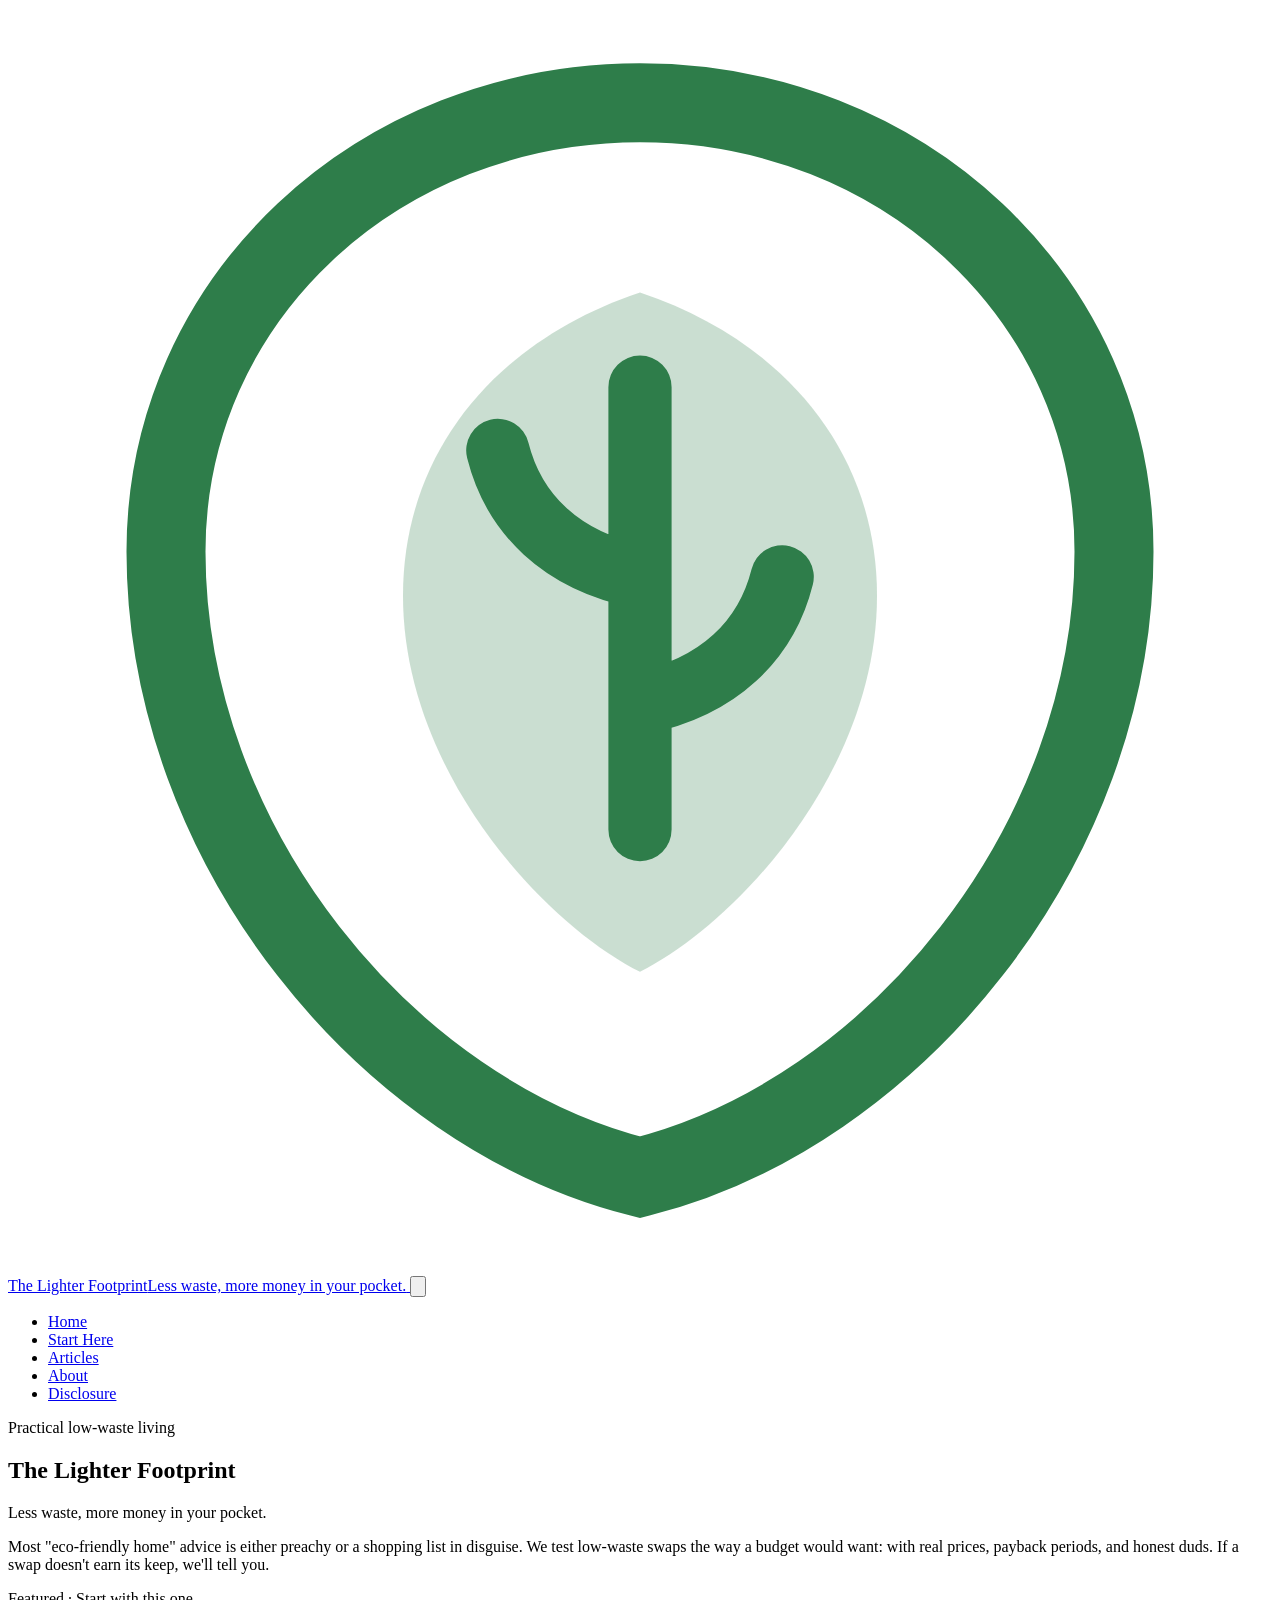
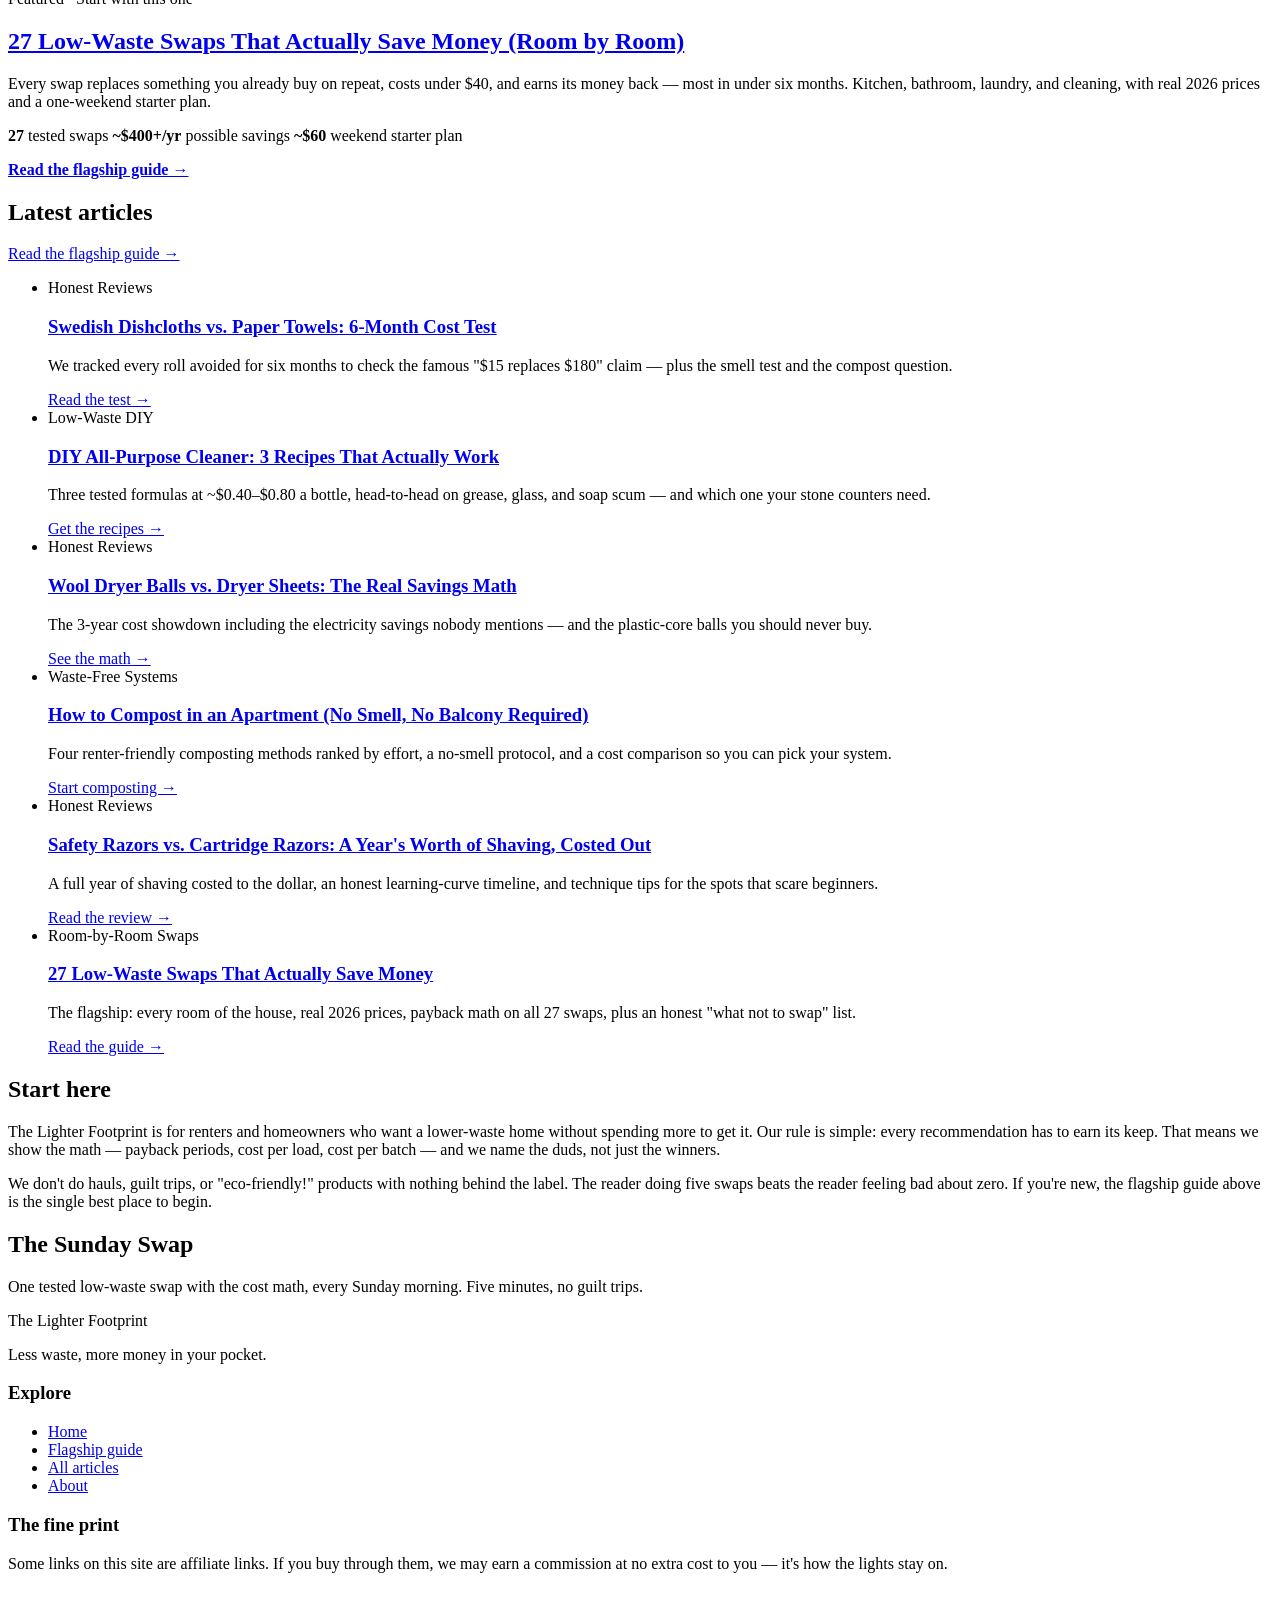
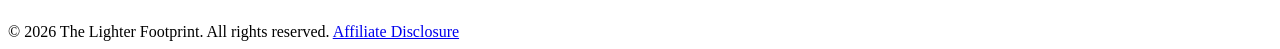
==== index.html @ ecb383d4 "Initial upload: The Lighter Footprint - eco-friendly home" ====
<!DOCTYPE html>
<html lang="en">
<head>
  <meta charset="utf-8">
  <meta name="viewport" content="width=device-width, initial-scale=1">
  <!-- MEDIVAVINE/JOURNEY: paste ad network script here -->
  <title>The Lighter Footprint — Less Waste, More Money in Your Pocket</title>
  <meta name="description" content="The Lighter Footprint helps renters and homeowners cut household waste without spending more — tested low-waste swaps, DIY recipes, and honest reviews, always with the cost math.">
  <meta property="og:title" content="The Lighter Footprint — Less Waste, More Money in Your Pocket">
  <meta property="og:description" content="Tested low-waste swaps, DIY cleaner recipes, and honest product reviews — every recommendation comes with the payback math.">
  <meta property="og:type" content="website">
  <meta property="og:url" content="https://eco-home.pages.dev/">
  <link rel="stylesheet" href="styles.css">
</head>
<body>

<header class="site-header">
  <div class="header-inner">
    <a class="brand" href="index.html" aria-label="The Lighter Footprint — home">
      <svg class="brand-mark" viewBox="0 0 40 40" role="img" aria-label="A green leaf inside a footprint outline">
        <path d="M20 3c-8.3 0-15 6.2-15 14.2C5 26.5 12 35 20 37c8-2 15-10.5 15-19.8C35 9.2 28.3 3 20 3z" fill="none" stroke="#2e7d4a" stroke-width="2.5"/>
        <path d="M20 9c-4.5 1.5-7.5 5-7.5 9.6 0 5.6 4.5 10.4 7.5 11.9 3-1.5 7.5-6.3 7.5-11.9C27.5 14 24.5 10.5 20 9z" fill="#2e7d4a" opacity="0.25"/>
        <path d="M20 12v14M20 18c-2.5-.5-4-2-4.5-4M20 22c2.5-.5 4-2 4.5-4" stroke="#2e7d4a" stroke-width="2" stroke-linecap="round" fill="none"/>
      </svg>
      <span class="brand-name">The Lighter Footprint<span class="brand-tag">Less waste, more money in your pocket.</span></span>
    </a>
    <button class="nav-toggle" id="navToggle" aria-expanded="false" aria-controls="siteNav" aria-label="Toggle navigation menu">
      <svg viewBox="0 0 24 24" fill="none" stroke="currentColor" stroke-width="2" stroke-linecap="round" aria-hidden="true">
        <path d="M4 7h16M4 12h16M4 17h16"/>
      </svg>
    </button>
    <nav class="site-nav" id="siteNav" aria-label="Main navigation">
      <ul>
        <li><a href="index.html" aria-current="page">Home</a></li>
        <li><a href="articles/27-low-waste-swaps-that-actually-save-money.html">Start Here</a></li>
        <li><a href="#articles">Articles</a></li>
        <li><a href="#about">About</a></li>
        <li><a href="disclosure.html">Disclosure</a></li>
      </ul>
    </nav>
  </div>
</header>

<main>
  <section class="hero">
    <div class="wrap">
      <span class="eyebrow">Practical low-waste living</span>
      <h1>The Lighter Footprint</h1>
      <p class="tagline">Less waste, more money in your pocket.</p>
      <p class="pitch">Most "eco-friendly home" advice is either preachy or a shopping list in disguise. We test low-waste swaps the way a budget would want: with real prices, payback periods, and honest duds. If a swap doesn't earn its keep, we'll tell you.</p>
    </div>
  </section>

  <section class="section" aria-labelledby="featured-heading">
    <div class="wrap">
      <div class="featured">
        <span class="kicker">Featured · Start with this one</span>
        <h2 id="featured-heading"><a href="articles/27-low-waste-swaps-that-actually-save-money.html">27 Low-Waste Swaps That Actually Save Money (Room by Room)</a></h2>
        <p>Every swap replaces something you already buy on repeat, costs under $40, and earns its money back — most in under six months. Kitchen, bathroom, laundry, and cleaning, with real 2026 prices and a one-weekend starter plan.</p>
        <div class="stat-row">
          <span class="stat"><strong>27</strong> tested swaps</span>
          <span class="stat"><strong>~$400+/yr</strong> possible savings</span>
          <span class="stat"><strong>~$60</strong> weekend starter plan</span>
        </div>
        <p><a href="articles/27-low-waste-swaps-that-actually-save-money.html"><strong>Read the flagship guide →</strong></a></p>
      </div>

      <div class="section-head" id="articles">
        <h2>Latest articles</h2>
        <a href="articles/27-low-waste-swaps-that-actually-save-money.html">Read the flagship guide →</a>
      </div>
      <ul class="card-grid">
        <li class="card">
          <span class="kicker">Honest Reviews</span>
          <h3><a href="articles/swedish-dishcloths-vs-paper-towels-6-month-cost-test.html">Swedish Dishcloths vs. Paper Towels: 6-Month Cost Test</a></h3>
          <p>We tracked every roll avoided for six months to check the famous "$15 replaces $180" claim — plus the smell test and the compost question.</p>
          <a class="card-link" href="articles/swedish-dishcloths-vs-paper-towels-6-month-cost-test.html">Read the test →</a>
        </li>
        <li class="card">
          <span class="kicker">Low-Waste DIY</span>
          <h3><a href="articles/diy-all-purpose-cleaner-3-recipes.html">DIY All-Purpose Cleaner: 3 Recipes That Actually Work</a></h3>
          <p>Three tested formulas at ~$0.40–$0.80 a bottle, head-to-head on grease, glass, and soap scum — and which one your stone counters need.</p>
          <a class="card-link" href="articles/diy-all-purpose-cleaner-3-recipes.html">Get the recipes →</a>
        </li>
        <li class="card">
          <span class="kicker">Honest Reviews</span>
          <h3><a href="articles/wool-dryer-balls-vs-dryer-sheets.html">Wool Dryer Balls vs. Dryer Sheets: The Real Savings Math</a></h3>
          <p>The 3-year cost showdown including the electricity savings nobody mentions — and the plastic-core balls you should never buy.</p>
          <a class="card-link" href="articles/wool-dryer-balls-vs-dryer-sheets.html">See the math →</a>
        </li>
        <li class="card">
          <span class="kicker">Waste-Free Systems</span>
          <h3><a href="articles/how-to-compost-in-an-apartment.html">How to Compost in an Apartment (No Smell, No Balcony Required)</a></h3>
          <p>Four renter-friendly composting methods ranked by effort, a no-smell protocol, and a cost comparison so you can pick your system.</p>
          <a class="card-link" href="articles/how-to-compost-in-an-apartment.html">Start composting →</a>
        </li>
        <li class="card">
          <span class="kicker">Honest Reviews</span>
          <h3><a href="articles/safety-razors-vs-cartridge-razors.html">Safety Razors vs. Cartridge Razors: A Year's Worth of Shaving, Costed Out</a></h3>
          <p>A full year of shaving costed to the dollar, an honest learning-curve timeline, and technique tips for the spots that scare beginners.</p>
          <a class="card-link" href="articles/safety-razors-vs-cartridge-razors.html">Read the review →</a>
        </li>
        <li class="card">
          <span class="kicker">Room-by-Room Swaps</span>
          <h3><a href="articles/27-low-waste-swaps-that-actually-save-money.html">27 Low-Waste Swaps That Actually Save Money</a></h3>
          <p>The flagship: every room of the house, real 2026 prices, payback math on all 27 swaps, plus an honest "what not to swap" list.</p>
          <a class="card-link" href="articles/27-low-waste-swaps-that-actually-save-money.html">Read the guide →</a>
        </li>
      </ul>
    </div>
  </section>

  <section class="section band about" id="about" aria-labelledby="about-heading">
    <div class="wrap">
      <h2 id="about-heading">Start here</h2>
      <p>The Lighter Footprint is for renters and homeowners who want a lower-waste home without spending more to get it. Our rule is simple: every recommendation has to earn its keep. That means we show the math — payback periods, cost per load, cost per batch — and we name the duds, not just the winners.</p>
      <p>We don't do hauls, guilt trips, or "eco-friendly!" products with nothing behind the label. The reader doing five swaps beats the reader feeling bad about zero. If you're new, the flagship guide above is the single best place to begin.</p>
    </div>
  </section>

  <section class="section" aria-labelledby="newsletter-heading">
    <div class="wrap">
      <div class="newsletter-card">
        <h2 id="newsletter-heading">The Sunday Swap</h2>
        <p>One tested low-waste swap with the cost math, every Sunday morning. Five minutes, no guilt trips.</p>
        <!-- NEWSLETTER: paste Beehiiv/Substack embed here -->
      </div>
    </div>
  </section>
</main>

<footer class="site-footer">
  <div class="footer-inner">
    <div class="footer-grid">
      <div>
        <div class="footer-brand">The Lighter Footprint</div>
        <p class="footer-tag">Less waste, more money in your pocket.</p>
      </div>
      <nav class="footer-nav" aria-label="Footer navigation">
        <h3>Explore</h3>
        <ul>
          <li><a href="index.html">Home</a></li>
          <li><a href="articles/27-low-waste-swaps-that-actually-save-money.html">Flagship guide</a></li>
          <li><a href="#articles">All articles</a></li>
          <li><a href="#about">About</a></li>
        </ul>
      </nav>
      <div class="footer-note">
        <h3>The fine print</h3>
        <p>Some links on this site are affiliate links. If you buy through them, we may earn a commission at no extra cost to you — it's how the lights stay on.</p>
        <p><a href="disclosure.html" style="color:#fff; font-weight:700;">Read our full affiliate &amp; advertising disclosure →</a></p>
      </div>
    </div>
    <div class="footer-bottom">
      <span>© 2026 The Lighter Footprint. All rights reserved.</span>
      <span><a href="disclosure.html">Affiliate Disclosure</a></span>
    </div>
  </div>
</footer>

<script>
(function () {
  var toggle = document.getElementById('navToggle');
  var nav = document.getElementById('siteNav');
  if (!toggle || !nav) return;
  toggle.addEventListener('click', function () {
    var open = nav.classList.toggle('open');
    toggle.setAttribute('aria-expanded', open ? 'true' : 'false');
  });
})();
</script>
</body>
</html>
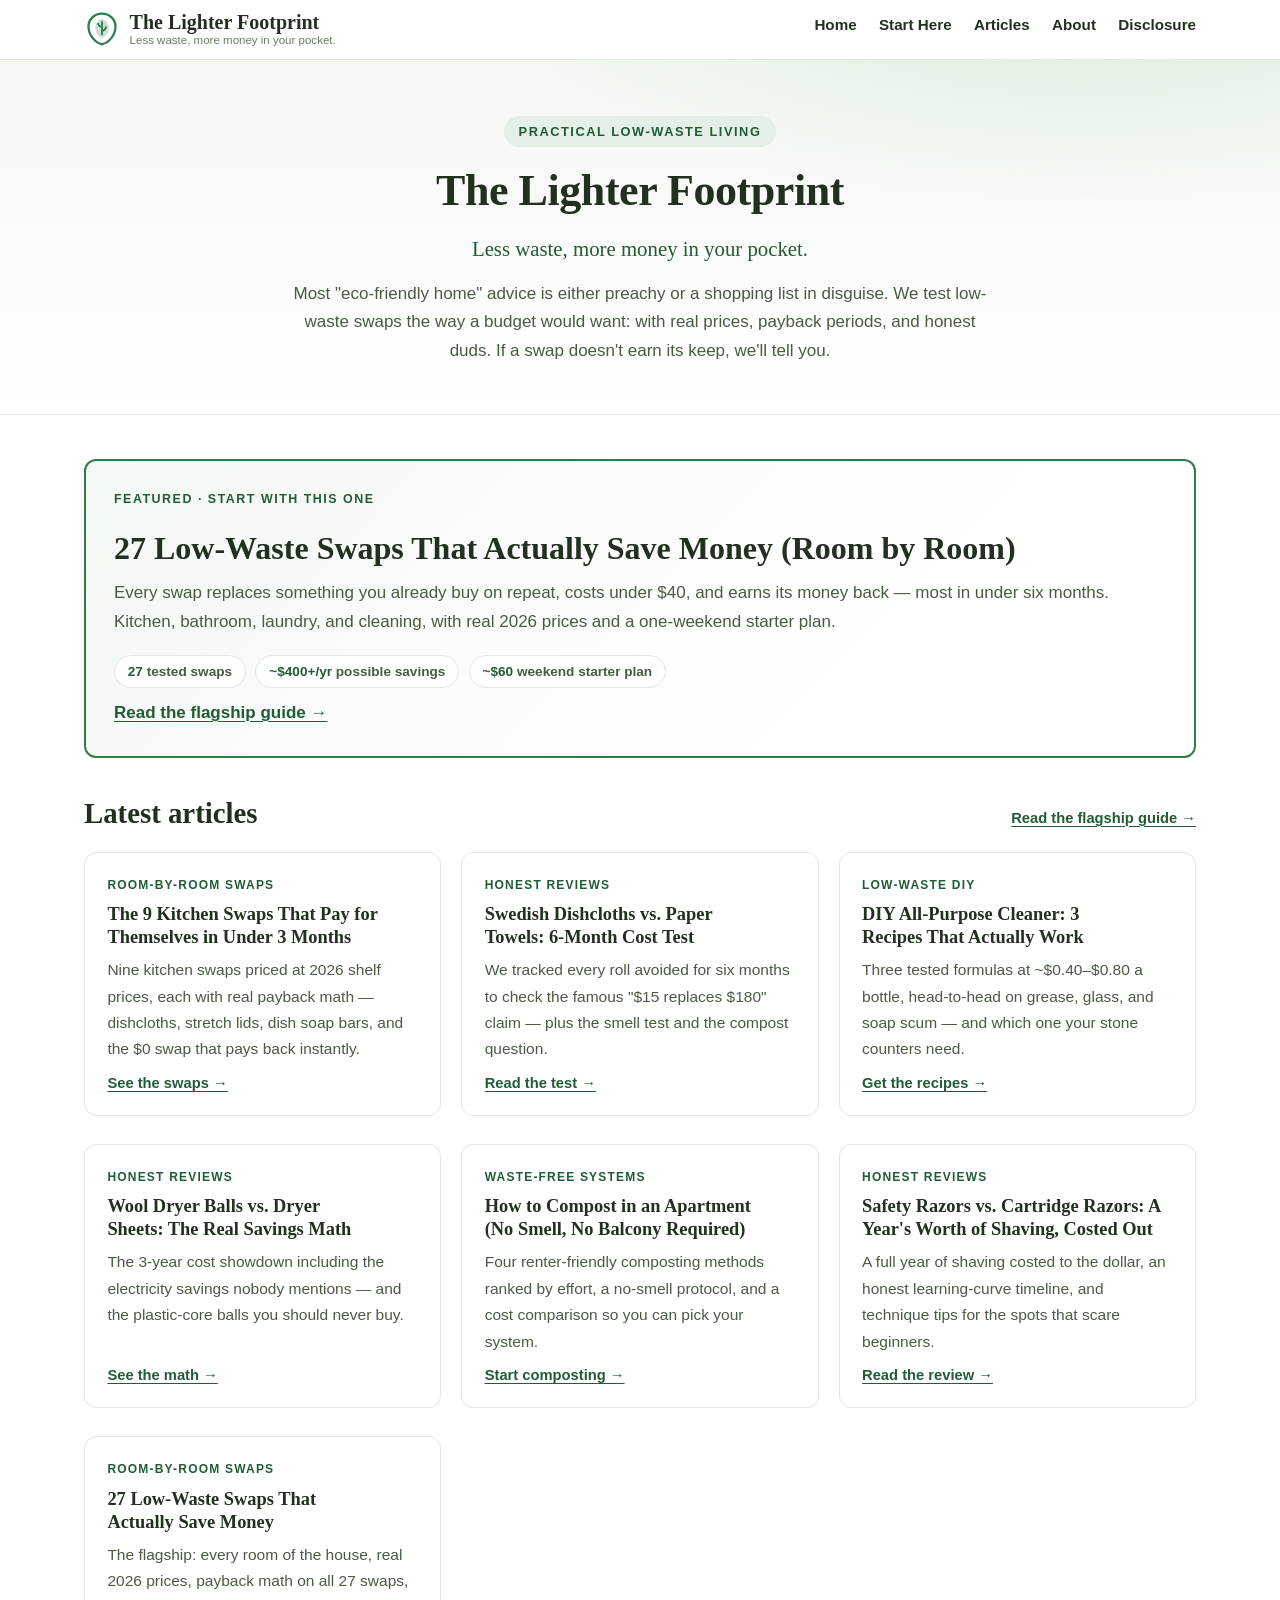
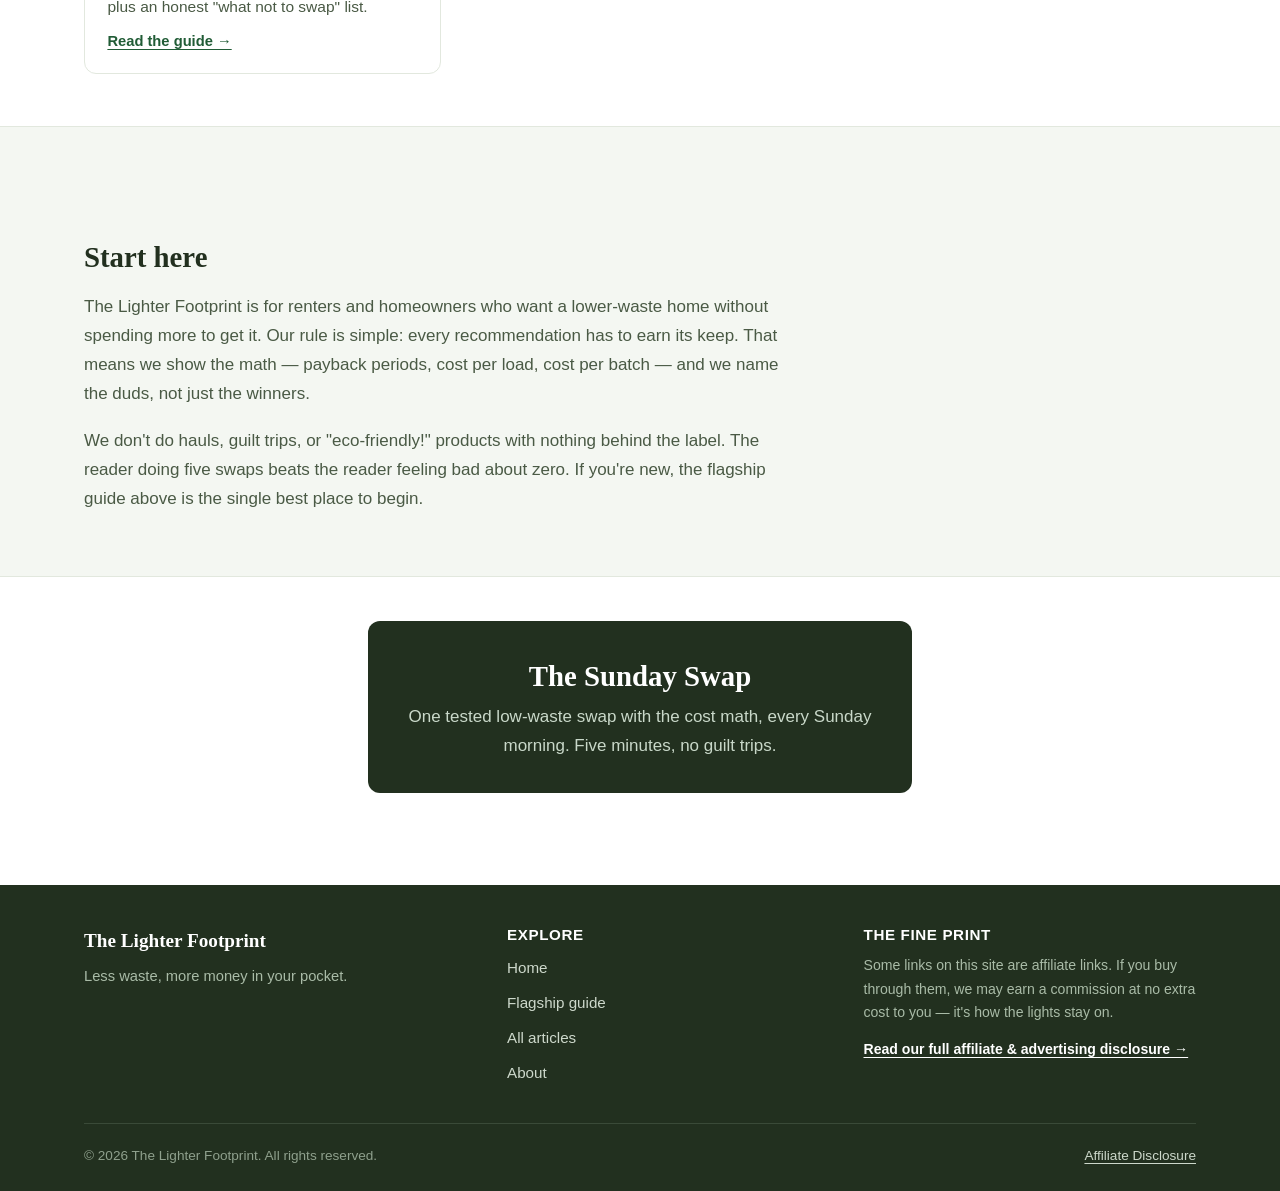
==== commit 1867d4cb: "Sync index.html with new article" ====
--- a/index.html
+++ b/index.html
@@ -70,6 +70,12 @@
         <a href="articles/27-low-waste-swaps-that-actually-save-money.html">Read the flagship guide →</a>
       </div>
       <ul class="card-grid">
+        <li class="card">
+          <span class="kicker">Room-by-Room Swaps</span>
+          <h3><a href="articles/9-kitchen-swaps-that-pay-for-themselves.html">The 9 Kitchen Swaps That Pay for Themselves in Under 3 Months</a></h3>
+          <p>Nine kitchen swaps priced at 2026 shelf prices, each with real payback math — dishcloths, stretch lids, dish soap bars, and the $0 swap that pays back instantly.</p>
+          <a class="card-link" href="articles/9-kitchen-swaps-that-pay-for-themselves.html">See the swaps →</a>
+        </li>
         <li class="card">
           <span class="kicker">Honest Reviews</span>
           <h3><a href="articles/swedish-dishcloths-vs-paper-towels-6-month-cost-test.html">Swedish Dishcloths vs. Paper Towels: 6-Month Cost Test</a></h3>
--- a/styles.css
+++ b/styles.css
@@ -0,0 +1,215 @@
+/* The Lighter Footprint — clean modern editorial blog theme
+   Mobile-first, no frameworks, single accent color. */
+
+:root {
+  --accent: #2e7d4a;          /* leaf green */
+  --accent-dark: #215c36;
+  --ink: #22301f;
+  --ink-soft: #4a5a45;
+  --muted: #6b7a66;
+  --paper: #ffffff;
+  --wash: #f4f7f2;
+  --line: #e2e8de;
+  --radius: 12px;
+  --maxw: 72rem;
+  --measure: 44rem;
+  --font: -apple-system, BlinkMacSystemFont, "Segoe UI", Roboto, "Helvetica Neue",
+          Arial, "Noto Sans", system-ui, sans-serif;
+  --font-display: "Iowan Old Style", "Palatino Linotype", Palatino, Georgia,
+          "Times New Roman", serif;
+}
+
+* { box-sizing: border-box; }
+html { scroll-behavior: smooth; }
+body {
+  margin: 0;
+  font-family: var(--font);
+  color: var(--ink);
+  background: var(--paper);
+  line-height: 1.7;
+  font-size: 1.0625rem;
+  -webkit-font-smoothing: antialiased;
+}
+img, svg { max-width: 100%; height: auto; }
+a { color: var(--accent-dark); text-decoration-thickness: 1px; text-underline-offset: 3px; }
+a:hover { color: var(--accent); }
+
+h1, h2, h3, h4 { font-family: var(--font-display); line-height: 1.25; color: var(--ink); text-wrap: balance; }
+h1 { font-size: clamp(1.9rem, 4.5vw, 2.75rem); margin: 0.4em 0 0.3em; letter-spacing: -0.01em; }
+h2 { font-size: clamp(1.4rem, 3vw, 1.8rem); margin: 2.2em 0 0.6em; padding-top: 0.2em; }
+h3 { font-size: 1.22rem; margin: 1.8em 0 0.4em; }
+p { margin: 0 0 1.1em; }
+ul, ol { margin: 0 0 1.2em; padding-left: 1.4em; }
+li { margin-bottom: 0.45em; }
+li::marker { color: var(--accent); }
+blockquote {
+  margin: 1.6em 0; padding: 0.9em 1.2em;
+  border-left: 4px solid var(--accent);
+  background: var(--wash); border-radius: 0 var(--radius) var(--radius) 0;
+}
+code { background: var(--wash); padding: 0.15em 0.4em; border-radius: 6px; font-size: 0.92em; }
+
+.wrap { max-width: var(--maxw); margin: 0 auto; padding: 0 1.25rem; }
+
+/* ---- Header / nav ---- */
+.site-header {
+  background: var(--paper);
+  border-bottom: 1px solid var(--line);
+  position: sticky; top: 0; z-index: 50;
+}
+.header-inner {
+  display: flex; align-items: center; justify-content: space-between;
+  max-width: var(--maxw); margin: 0 auto; padding: 0.7rem 1.25rem;
+}
+.brand { display: flex; align-items: center; gap: 0.6rem; text-decoration: none; color: var(--ink); }
+.brand-mark { width: 36px; height: 36px; flex: none; }
+.brand-name { font-family: var(--font-display); font-size: 1.25rem; font-weight: 700; line-height: 1.15; }
+.brand-tag { display: block; font-family: var(--font); font-size: 0.72rem; color: var(--muted); font-weight: 400; }
+.site-nav ul { display: flex; gap: 1.4rem; list-style: none; margin: 0; padding: 0; }
+.site-nav a { text-decoration: none; color: var(--ink); font-weight: 600; font-size: 0.95rem; }
+.site-nav a:hover { color: var(--accent); }
+.nav-toggle {
+  display: none; background: none; border: 1px solid var(--line);
+  border-radius: 8px; padding: 0.45rem 0.6rem; cursor: pointer; color: var(--ink);
+}
+.nav-toggle svg { display: block; width: 22px; height: 22px; }
+
+/* ---- Hero ---- */
+.hero {
+  background:
+    radial-gradient(60rem 22rem at 85% -4rem, #dcefdf 0%, transparent 60%),
+    linear-gradient(180deg, var(--wash) 0%, var(--paper) 100%);
+  background-color: var(--wash);
+  border-bottom: 1px solid var(--line);
+  padding: 3.5rem 0 3rem;
+  text-align: center;
+}
+.hero .eyebrow {
+  display: inline-block; font-size: 0.8rem; font-weight: 700; letter-spacing: 0.12em;
+  text-transform: uppercase; color: var(--accent-dark);
+  background: #e4efe6; border-radius: 999px; padding: 0.3rem 0.9rem; margin-bottom: 1rem;
+}
+.hero h1 { margin-top: 0; }
+.hero .tagline { font-family: var(--font-display); font-size: 1.3rem; color: var(--accent-dark); margin: 0 0 0.8rem; }
+.hero .pitch { max-width: var(--measure); margin: 0 auto; color: var(--ink-soft); }
+
+/* ---- Cards / grids ---- */
+.section { padding: 2.75rem 0; }
+.section-head { display: flex; align-items: baseline; justify-content: space-between; gap: 1rem; margin-bottom: 1.25rem; }
+.section-head h2 { margin: 0; }
+.section-head a { font-size: 0.92rem; font-weight: 600; white-space: nowrap; }
+
+.card-grid { display: grid; grid-template-columns: 1fr; gap: 1.25rem; list-style: none; margin: 0; padding: 0; }
+.card {
+  border: 1px solid var(--line); border-radius: var(--radius);
+  background: var(--paper); padding: 1.4rem 1.4rem 1.2rem;
+  display: flex; flex-direction: column; gap: 0.5rem;
+  transition: transform 0.15s ease, box-shadow 0.15s ease;
+}
+.card:hover { transform: translateY(-3px); box-shadow: 0 10px 28px rgba(46, 125, 74, 0.10); }
+.card .kicker { font-size: 0.75rem; font-weight: 700; letter-spacing: 0.1em; text-transform: uppercase; color: var(--accent-dark); }
+.card h3 { margin: 0; font-size: 1.15rem; }
+.card h3 a { color: var(--ink); text-decoration: none; }
+.card h3 a:hover { color: var(--accent); }
+.card p { margin: 0; color: var(--ink-soft); font-size: 0.97rem; flex: 1; }
+.card .card-link { font-weight: 700; font-size: 0.92rem; }
+
+.featured {
+  border: 2px solid var(--accent); border-radius: var(--radius);
+  background: linear-gradient(135deg, #f2f8f3 0%, var(--paper) 70%);
+  padding: 1.75rem; margin-bottom: 2rem;
+  display: grid; gap: 0.7rem;
+}
+.featured .kicker { font-size: 0.78rem; font-weight: 700; letter-spacing: 0.12em; text-transform: uppercase; color: var(--accent-dark); }
+.featured h2 { margin: 0; font-size: clamp(1.5rem, 3.4vw, 2rem); }
+.featured h2 a { color: var(--ink); text-decoration: none; }
+.featured h2 a:hover { color: var(--accent); }
+.featured p { margin: 0; color: var(--ink-soft); }
+.stat-row { display: flex; flex-wrap: wrap; gap: 0.6rem; margin-top: 0.4rem; }
+.stat {
+  background: var(--paper); border: 1px solid var(--line); border-radius: 999px;
+  font-size: 0.85rem; font-weight: 600; padding: 0.25rem 0.8rem; color: var(--ink-soft);
+}
+.stat strong { color: var(--accent-dark); }
+
+/* ---- About / newsletter band ---- */
+.band { background: var(--wash); border-top: 1px solid var(--line); border-bottom: 1px solid var(--line); }
+.about p { max-width: var(--measure); color: var(--ink-soft); }
+.newsletter-card {
+  background: var(--ink); color: #eef4ec; border-radius: var(--radius);
+  padding: 2rem; max-width: 34rem; margin: 0 auto; text-align: center;
+}
+.newsletter-card h2 { color: #ffffff; margin: 0 0 0.5rem; }
+.newsletter-card p { color: #c9d8c9; margin: 0; }
+.newsletter-card svg { margin-bottom: 0.6rem; }
+
+/* ---- Article pages ---- */
+.article-page .wrap-narrow { max-width: var(--measure); margin: 0 auto; padding: 0 1.25rem; }
+.breadcrumb { font-size: 0.88rem; margin: 1.5rem 0 0.5rem; color: var(--muted); }
+.breadcrumb a { text-decoration: none; font-weight: 600; }
+.article-head { border-bottom: 1px solid var(--line); padding-bottom: 1.25rem; margin-bottom: 0.5rem; }
+.byline { display: flex; flex-wrap: wrap; gap: 0.5rem 1rem; align-items: center; color: var(--muted); font-size: 0.92rem; margin: 0.9rem 0 0; }
+.byline .author { font-weight: 700; color: var(--ink); }
+.disclosure-notice {
+  background: #fdf8ec; border: 1px solid #ead9a8; border-radius: var(--radius);
+  padding: 0.85rem 1.1rem; font-size: 0.9rem; color: #5c4a1e; margin: 1.25rem 0;
+}
+.disclosure-notice a { color: #7a5f1c; font-weight: 700; }
+.lede { font-size: 1.15rem; color: var(--ink-soft); }
+.faq { background: var(--wash); border-radius: var(--radius); padding: 1.5rem; margin: 2.5rem 0; }
+.faq h2 { margin-top: 0; }
+.faq dt { font-weight: 700; margin-top: 1.1rem; }
+.faq dd { margin: 0.25rem 0 0; color: var(--ink-soft); }
+.recipe-card {
+  background: var(--paper); border: 1px solid var(--line); border-left: 4px solid var(--accent);
+  border-radius: var(--radius); padding: 1.25rem 1.4rem; margin: 1.4rem 0;
+}
+.recipe-card h3 { margin-top: 0; }
+.keep-reading { border-top: 2px solid var(--accent); margin: 3rem 0 0; padding-top: 1.5rem; }
+.keep-reading h2 { margin-top: 0; }
+.keep-reading ul { list-style: none; padding: 0; margin: 0; display: grid; gap: 0.7rem; }
+.keep-reading li { margin: 0; }
+.keep-reading a { font-weight: 600; text-decoration: none; }
+.keep-reading a:hover { text-decoration: underline; }
+
+/* ---- Footer ---- */
+.site-footer { background: var(--ink); color: #cdd8cb; margin-top: 3rem; }
+.footer-inner { max-width: var(--maxw); margin: 0 auto; padding: 2.5rem 1.25rem 1.5rem; }
+.footer-grid { display: grid; gap: 1.5rem; grid-template-columns: 1fr; margin-bottom: 1.75rem; }
+.footer-brand { font-family: var(--font-display); font-size: 1.2rem; color: #fff; font-weight: 700; }
+.footer-tag { font-size: 0.92rem; color: #a9bba7; margin: 0.4rem 0 0; }
+.footer-nav h3, .footer-note h3 { color: #fff; font-size: 0.95rem; font-family: var(--font); margin: 0 0 0.6rem; letter-spacing: 0.04em; text-transform: uppercase; }
+.footer-nav ul { list-style: none; margin: 0; padding: 0; }
+.footer-nav li { margin-bottom: 0.4rem; }
+.footer-nav a { color: #cdd8cb; text-decoration: none; font-size: 0.95rem; }
+.footer-nav a:hover { color: #fff; text-decoration: underline; }
+.footer-note p { font-size: 0.88rem; color: #a9bba7; margin: 0 0 0.8rem; }
+.footer-bottom { border-top: 1px solid #3a4a38; padding-top: 1.25rem; font-size: 0.85rem; color: #8fa08d; display: flex; flex-wrap: wrap; gap: 0.5rem 1.5rem; justify-content: space-between; }
+.footer-bottom a { color: #cdd8cb; }
+
+/* ---- Decorative SVG dividers ---- */
+.leaf-divider { display: flex; justify-content: center; margin: 2.5rem 0; color: var(--accent); opacity: 0.7; }
+
+/* ---- Responsive ---- */
+@media (min-width: 560px) {
+  .card-grid { grid-template-columns: repeat(2, 1fr); }
+  .footer-grid { grid-template-columns: 1.2fr 1fr 1fr; }
+}
+@media (min-width: 900px) {
+  .card-grid { grid-template-columns: repeat(3, 1fr); }
+}
+
+/* Hamburger nav under ~720px */
+@media (max-width: 719px) {
+  .nav-toggle { display: block; }
+  .site-nav { display: none; width: 100%; }
+  .header-inner { flex-wrap: wrap; }
+  .site-nav.open { display: block; }
+  .site-nav ul { flex-direction: column; gap: 0; padding: 0.75rem 0 0.25rem; }
+  .site-nav li { border-top: 1px solid var(--line); }
+  .site-nav a { display: block; padding: 0.7rem 0.2rem; }
+}
+@media (prefers-reduced-motion: reduce) {
+  html { scroll-behavior: auto; }
+  .card:hover { transform: none; }
+}
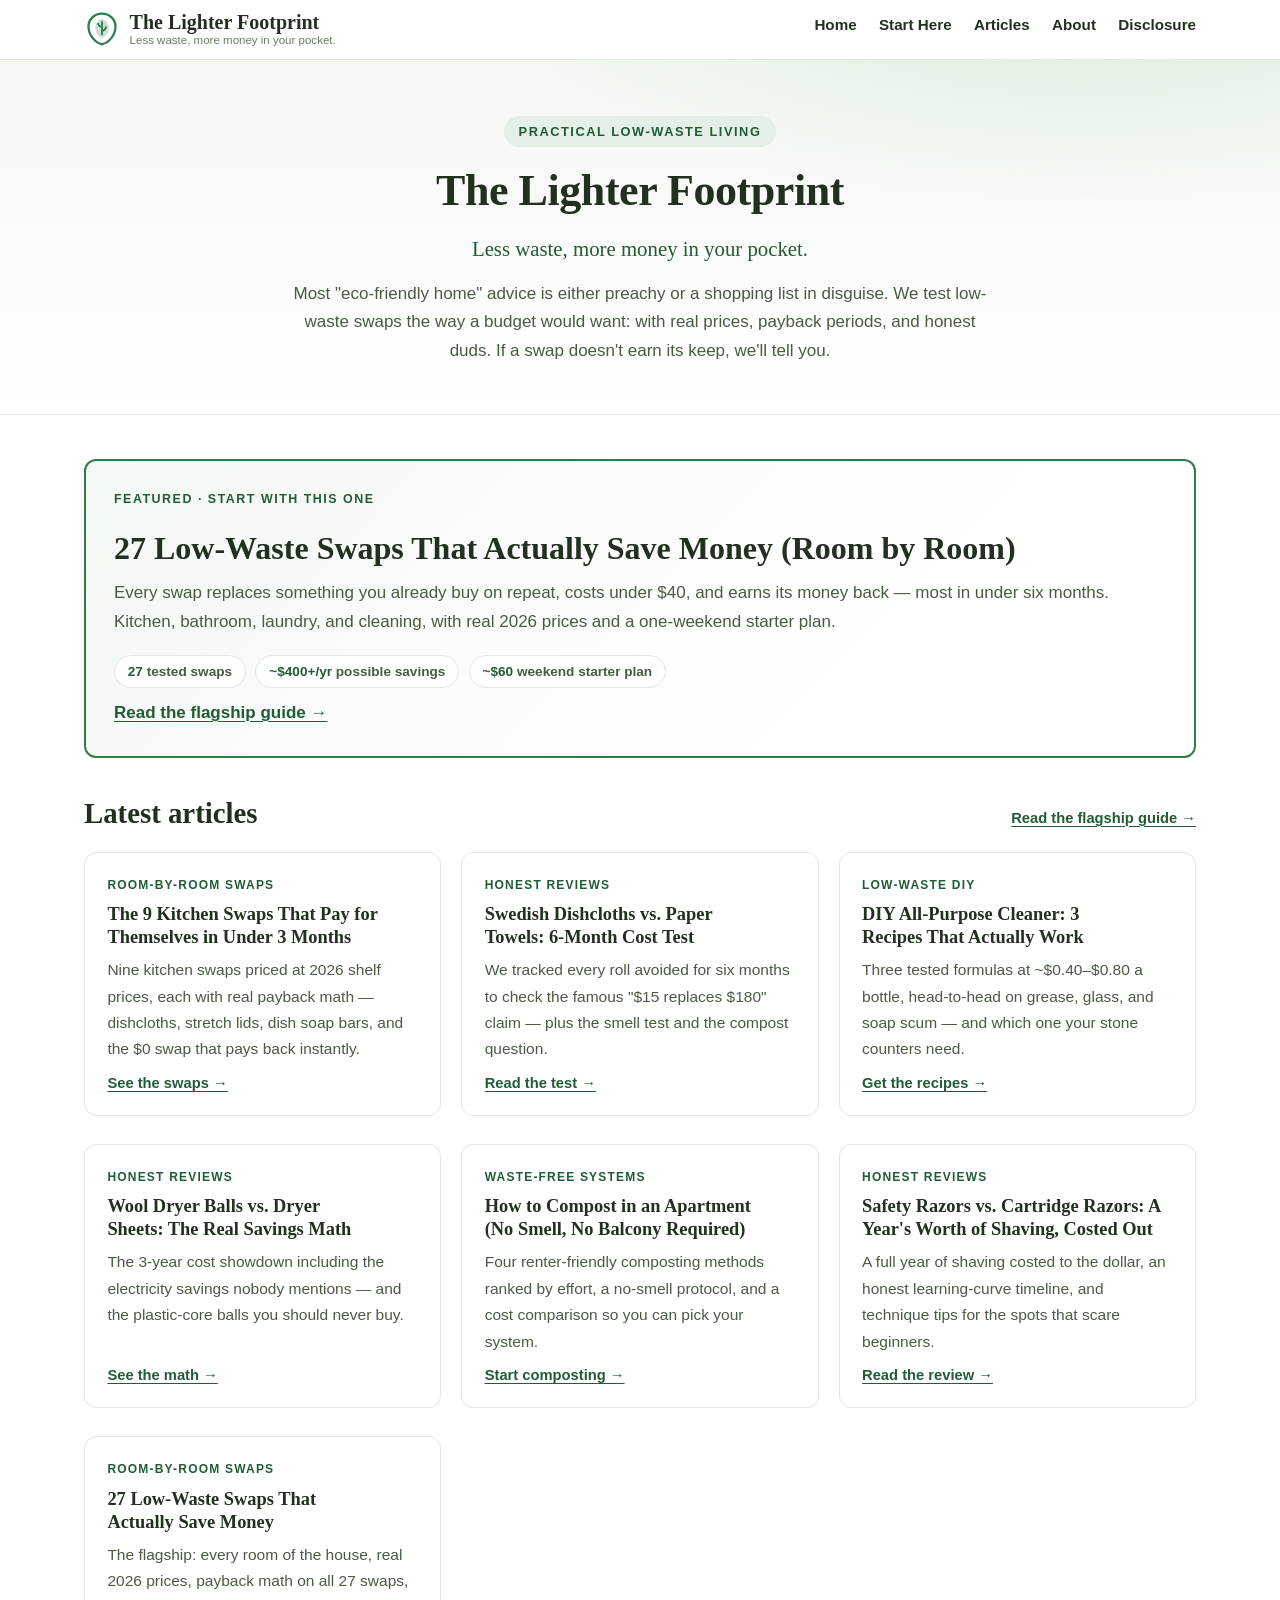
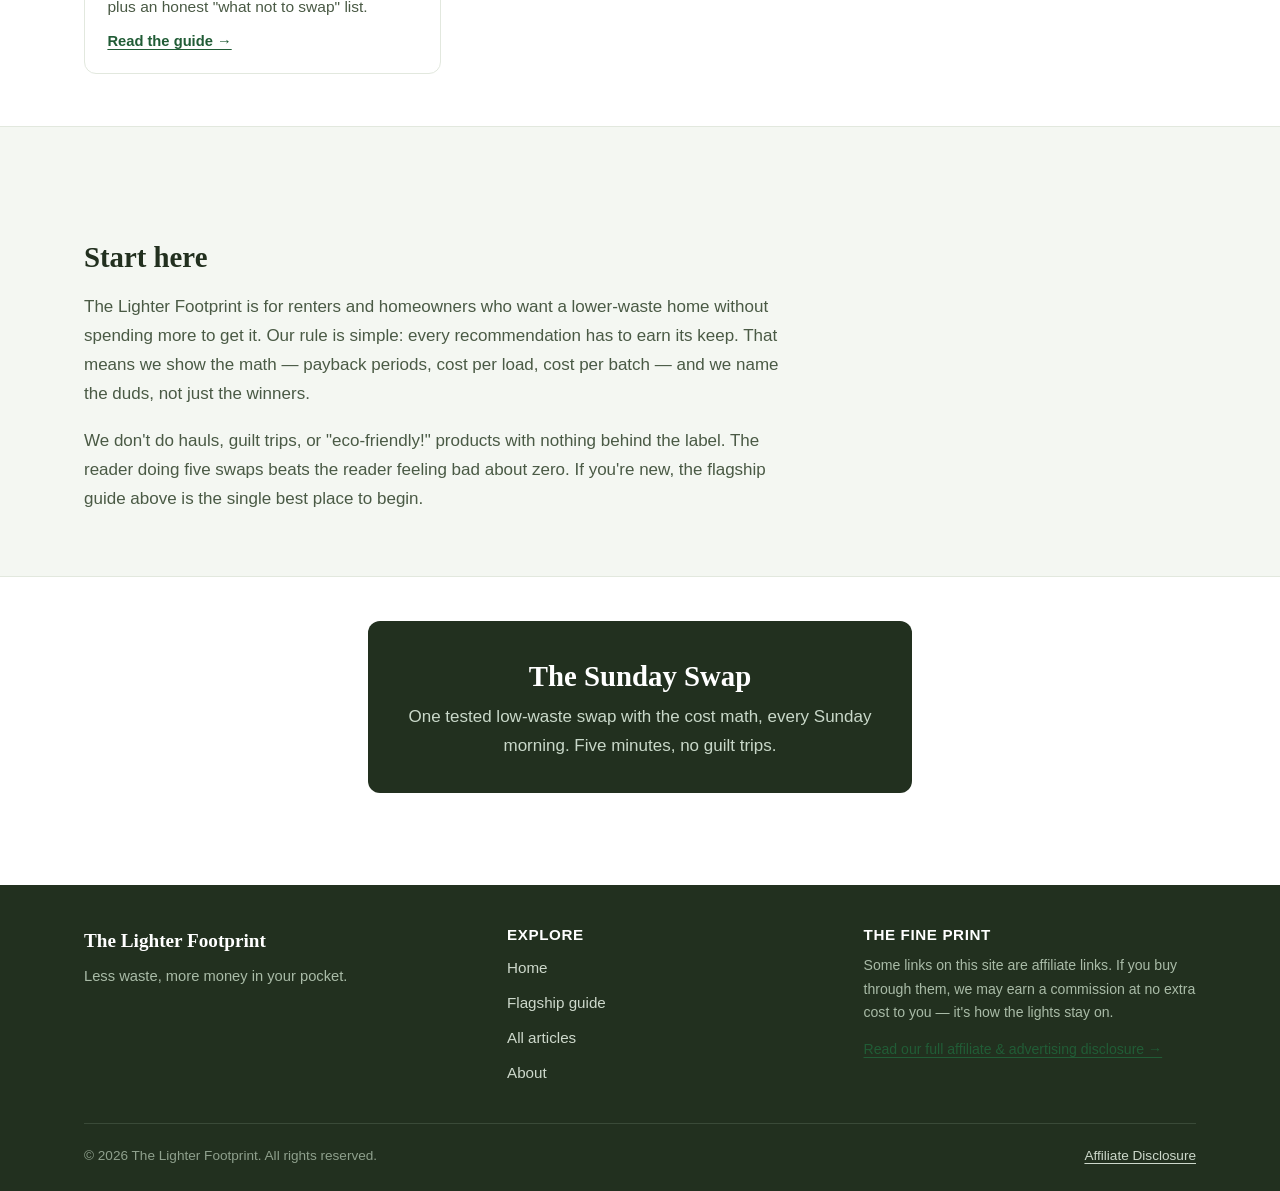
==== commit 5caacab3: "Improvement pass: update index.html" ====
--- a/index.html
+++ b/index.html
@@ -11,6 +11,8 @@
   <meta property="og:type" content="website">
   <meta property="og:url" content="https://eco-home.pages.dev/">
   <link rel="stylesheet" href="styles.css">
+  <link rel="canonical" href="https://eco-home.pages.dev/">
+  <meta name="twitter:card" content="summary">
 </head>
 <body>
 
@@ -154,7 +156,7 @@
       <div class="footer-note">
         <h3>The fine print</h3>
         <p>Some links on this site are affiliate links. If you buy through them, we may earn a commission at no extra cost to you — it's how the lights stay on.</p>
-        <p><a href="disclosure.html" style="color:#fff; font-weight:700;">Read our full affiliate &amp; advertising disclosure →</a></p>
+        <p><a href="disclosure.html" class="footer-note-link">Read our full affiliate &amp; advertising disclosure →</a></p>
       </div>
     </div>
     <div class="footer-bottom">
@@ -173,6 +175,19 @@
     var open = nav.classList.toggle('open');
     toggle.setAttribute('aria-expanded', open ? 'true' : 'false');
   });
+  nav.addEventListener('click', function (e) {
+    if (e.target.closest('a')) {
+      nav.classList.remove('open');
+      toggle.setAttribute('aria-expanded', 'false');
+    }
+  });
+  document.addEventListener('keydown', function (e) {
+    if (e.key === 'Escape' && nav.classList.contains('open')) {
+      nav.classList.remove('open');
+      toggle.setAttribute('aria-expanded', 'false');
+      toggle.focus();
+    }
+  });
 })();
 </script>
 </body>
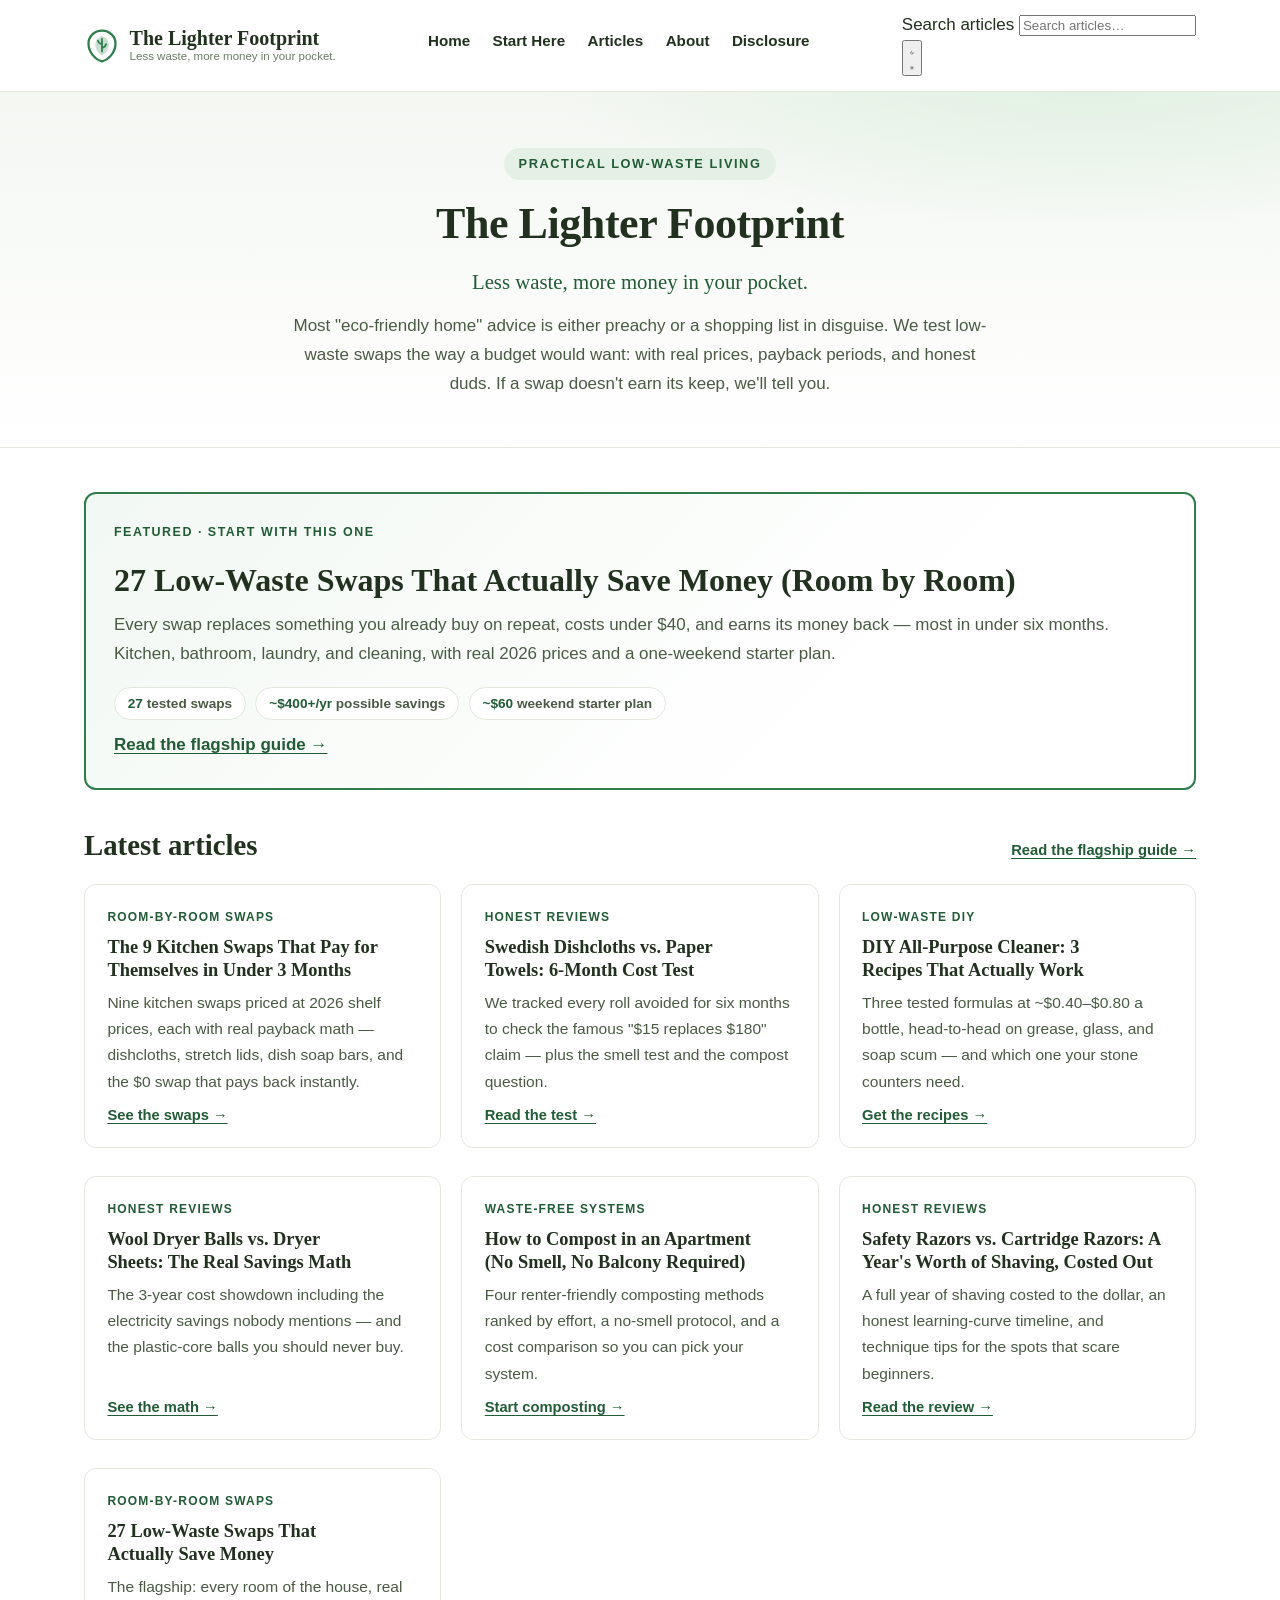
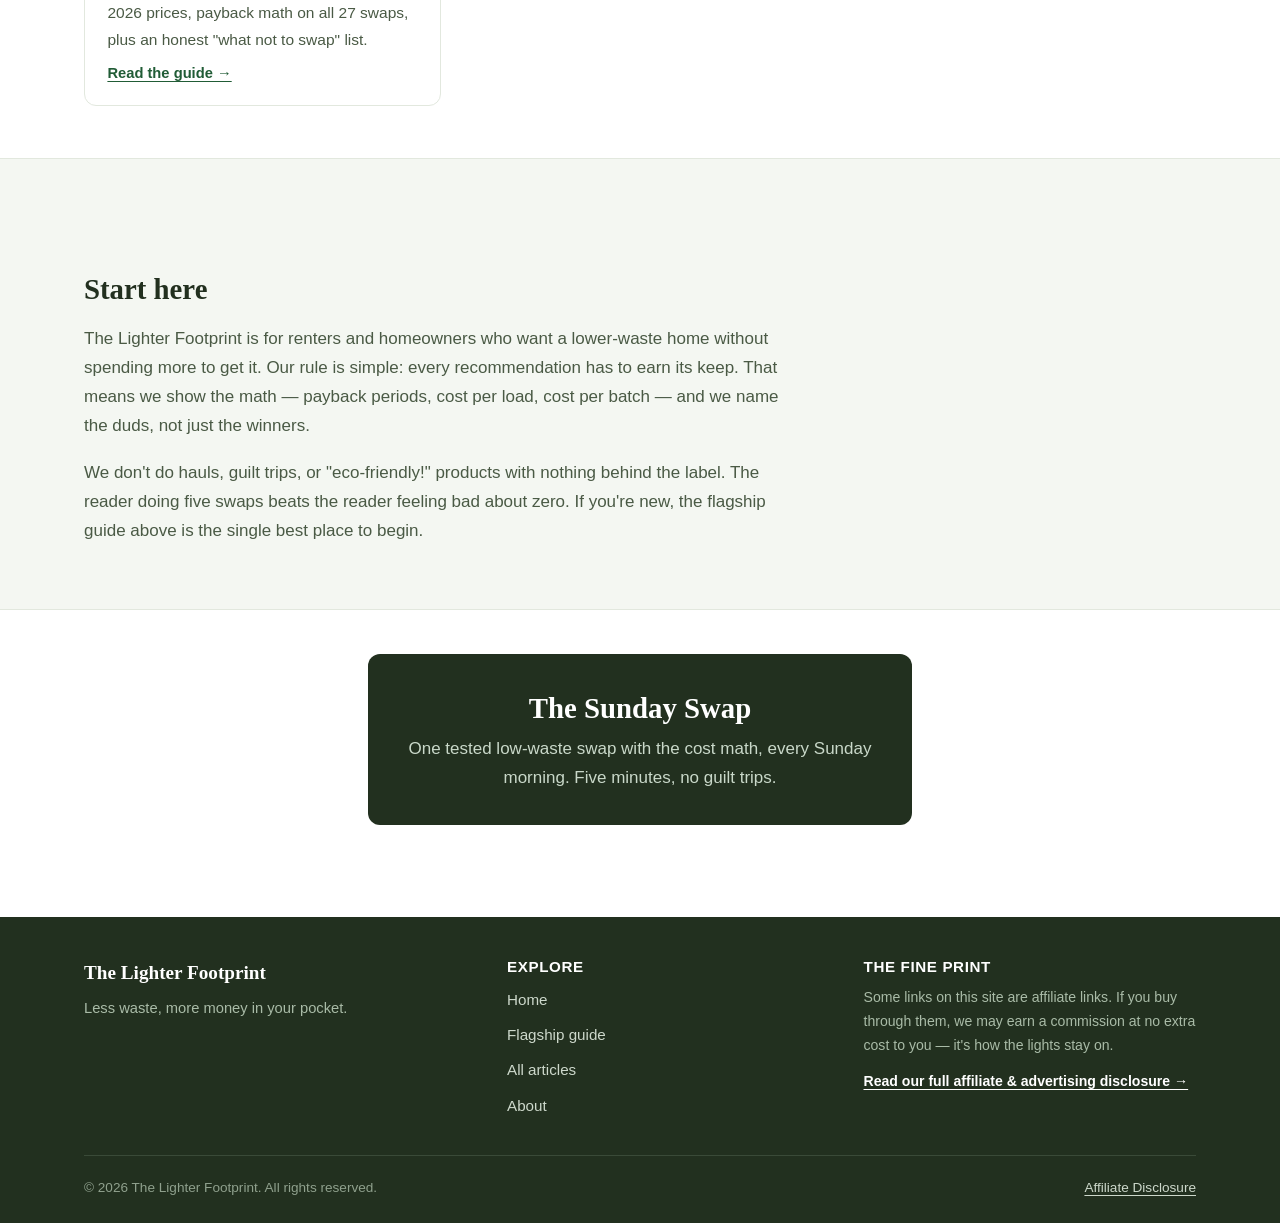
==== commit 1c7c3593: "Update index.html (functionality upgrade)" ====
--- a/index.html
+++ b/index.html
@@ -11,6 +11,10 @@
   <meta property="og:type" content="website">
   <meta property="og:url" content="https://eco-home.pages.dev/">
   <link rel="stylesheet" href="styles.css">
+  <script>
+  /* Set theme before first paint: stored choice, else OS preference. */
+  (function(){try{var t=localStorage.getItem('tlf-theme');if(!t){t=(window.matchMedia&&window.matchMedia('(prefers-color-scheme: dark)').matches)?'dark':'light';}document.documentElement.setAttribute('data-theme',t);}catch(e){}})();
+  </script>
   <link rel="canonical" href="https://eco-home.pages.dev/">
   <meta name="twitter:card" content="summary">
 </head>
@@ -40,6 +44,17 @@
         <li><a href="disclosure.html">Disclosure</a></li>
       </ul>
     </nav>
+    <div class="header-actions">
+      <div class="site-search" data-search>
+        <label class="visually-hidden" for="siteSearchInput">Search articles</label>
+        <input class="site-search-input" id="siteSearchInput" type="search" placeholder="Search articles&hellip;" autocomplete="off" role="combobox" aria-expanded="false" aria-controls="siteSearchResults" aria-autocomplete="list">
+        <div class="site-search-results" id="siteSearchResults" role="listbox" aria-label="Search results" hidden></div>
+      </div>
+      <button class="theme-toggle" id="themeToggle" type="button" aria-label="Switch to dark mode" aria-pressed="false">
+        <svg class="icon-moon" viewBox="0 0 24 24" fill="none" stroke="currentColor" stroke-width="2" stroke-linecap="round" stroke-linejoin="round" aria-hidden="true"><path d="M21 12.8A9 9 0 1 1 11.2 3a7 7 0 0 0 9.8 9.8z"/></svg>
+        <svg class="icon-sun" viewBox="0 0 24 24" fill="none" stroke="currentColor" stroke-width="2" stroke-linecap="round" aria-hidden="true"><circle cx="12" cy="12" r="4"/><path d="M12 2v2M12 20v2M4.9 4.9l1.4 1.4M17.7 17.7l1.4 1.4M2 12h2M20 12h2M4.9 19.1l1.4-1.4M17.7 6.3l1.4-1.4"/></svg>
+      </button>
+    </div>
   </div>
 </header>
 
@@ -166,29 +181,6 @@
   </div>
 </footer>
 
-<script>
-(function () {
-  var toggle = document.getElementById('navToggle');
-  var nav = document.getElementById('siteNav');
-  if (!toggle || !nav) return;
-  toggle.addEventListener('click', function () {
-    var open = nav.classList.toggle('open');
-    toggle.setAttribute('aria-expanded', open ? 'true' : 'false');
-  });
-  nav.addEventListener('click', function (e) {
-    if (e.target.closest('a')) {
-      nav.classList.remove('open');
-      toggle.setAttribute('aria-expanded', 'false');
-    }
-  });
-  document.addEventListener('keydown', function (e) {
-    if (e.key === 'Escape' && nav.classList.contains('open')) {
-      nav.classList.remove('open');
-      toggle.setAttribute('aria-expanded', 'false');
-      toggle.focus();
-    }
-  });
-})();
-</script>
+<script src="assets/site.js"></script>
 </body>
 </html>
--- a/styles.css
+++ b/styles.css
@@ -33,6 +33,11 @@
 img, svg { max-width: 100%; height: auto; }
 a { color: var(--accent-dark); text-decoration-thickness: 1px; text-underline-offset: 3px; }
 a:hover { color: var(--accent); }
+a:focus-visible, button:focus-visible {
+  outline: 3px solid var(--accent);
+  outline-offset: 2px;
+  border-radius: 4px;
+}
 
 h1, h2, h3, h4 { font-family: var(--font-display); line-height: 1.25; color: var(--ink); text-wrap: balance; }
 h1 { font-size: clamp(1.9rem, 4.5vw, 2.75rem); margin: 0.4em 0 0.3em; letter-spacing: -0.01em; }
@@ -95,7 +100,7 @@
 
 /* ---- Cards / grids ---- */
 .section { padding: 2.75rem 0; }
-.section-head { display: flex; align-items: baseline; justify-content: space-between; gap: 1rem; margin-bottom: 1.25rem; }
+.section-head { display: flex; align-items: baseline; justify-content: space-between; flex-wrap: wrap; row-gap: 0.4rem; gap: 1rem; margin-bottom: 1.25rem; }
 .section-head h2 { margin: 0; }
 .section-head a { font-size: 0.92rem; font-weight: 600; white-space: nowrap; }
 
@@ -184,6 +189,7 @@
 .footer-nav a { color: #cdd8cb; text-decoration: none; font-size: 0.95rem; }
 .footer-nav a:hover { color: #fff; text-decoration: underline; }
 .footer-note p { font-size: 0.88rem; color: #a9bba7; margin: 0 0 0.8rem; }
+.footer-note-link { color: #fff; font-weight: 700; }
 .footer-bottom { border-top: 1px solid #3a4a38; padding-top: 1.25rem; font-size: 0.85rem; color: #8fa08d; display: flex; flex-wrap: wrap; gap: 0.5rem 1.5rem; justify-content: space-between; }
 .footer-bottom a { color: #cdd8cb; }
 
